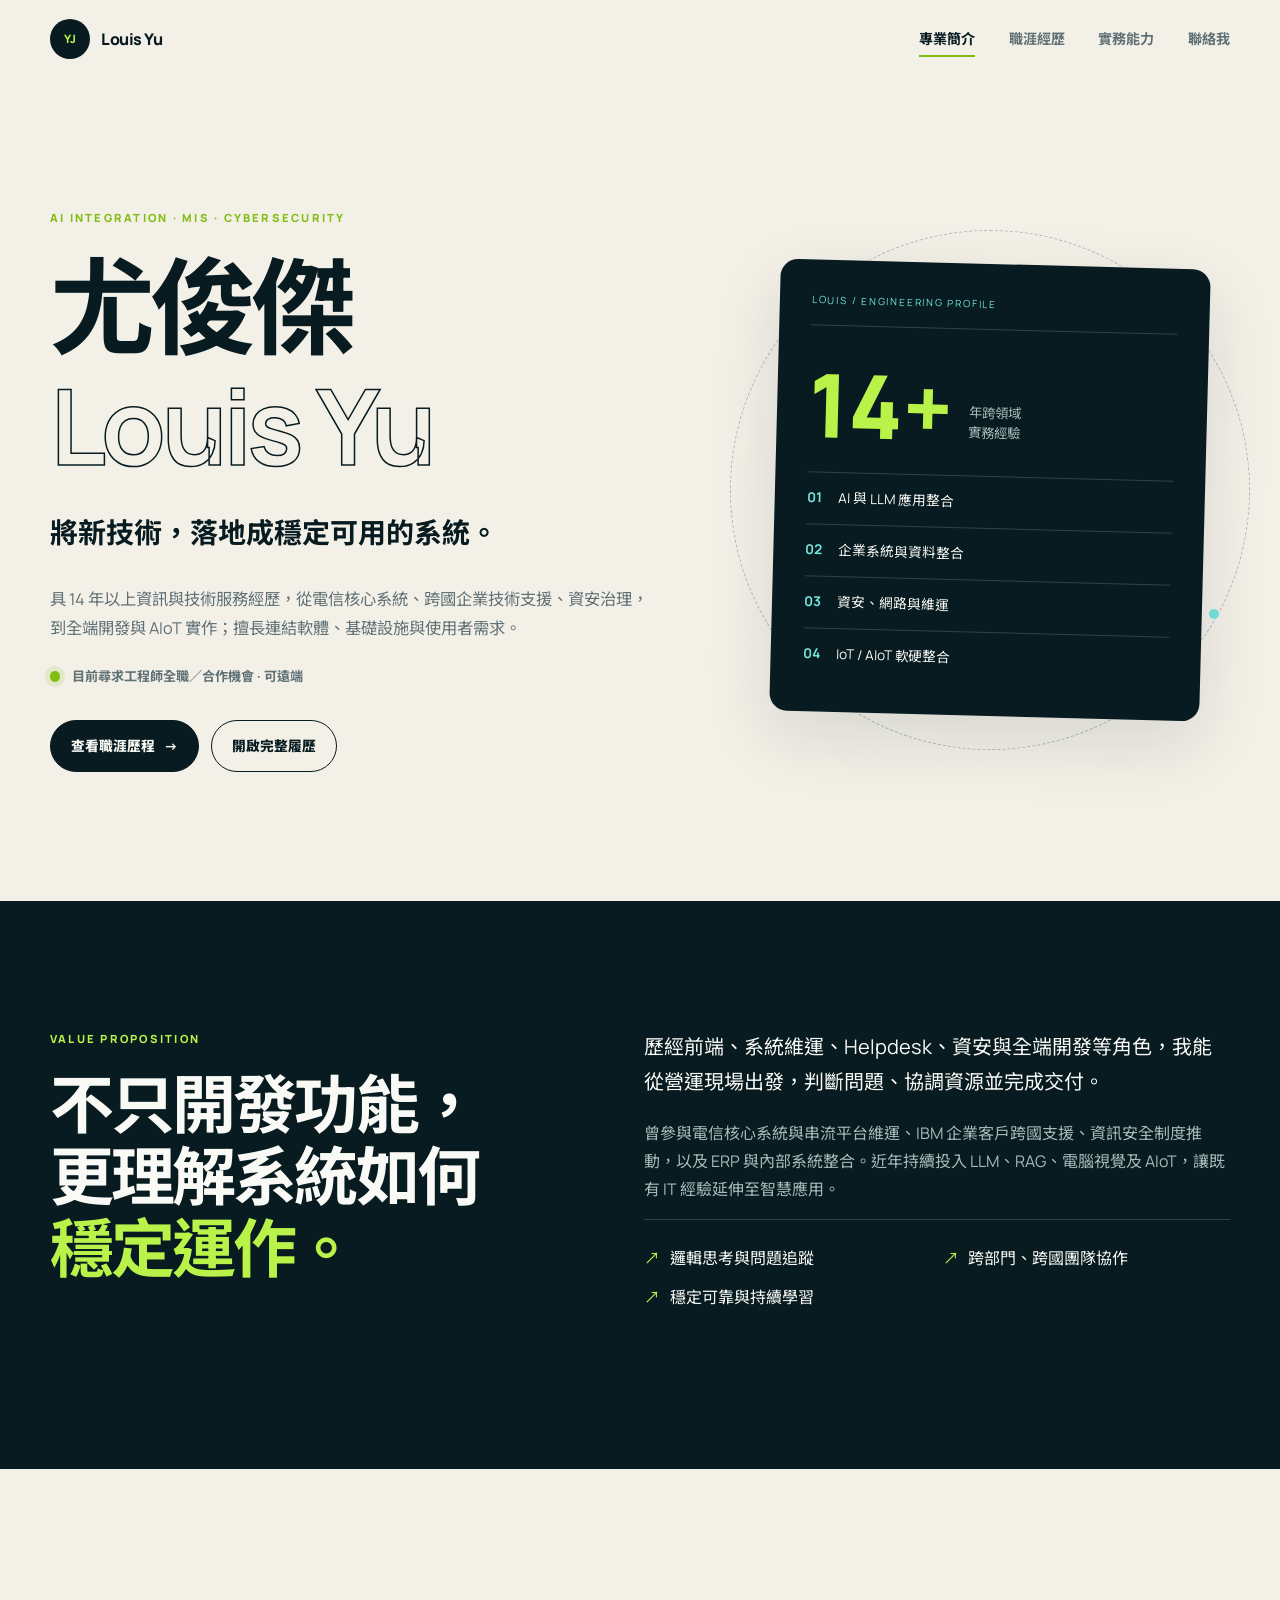
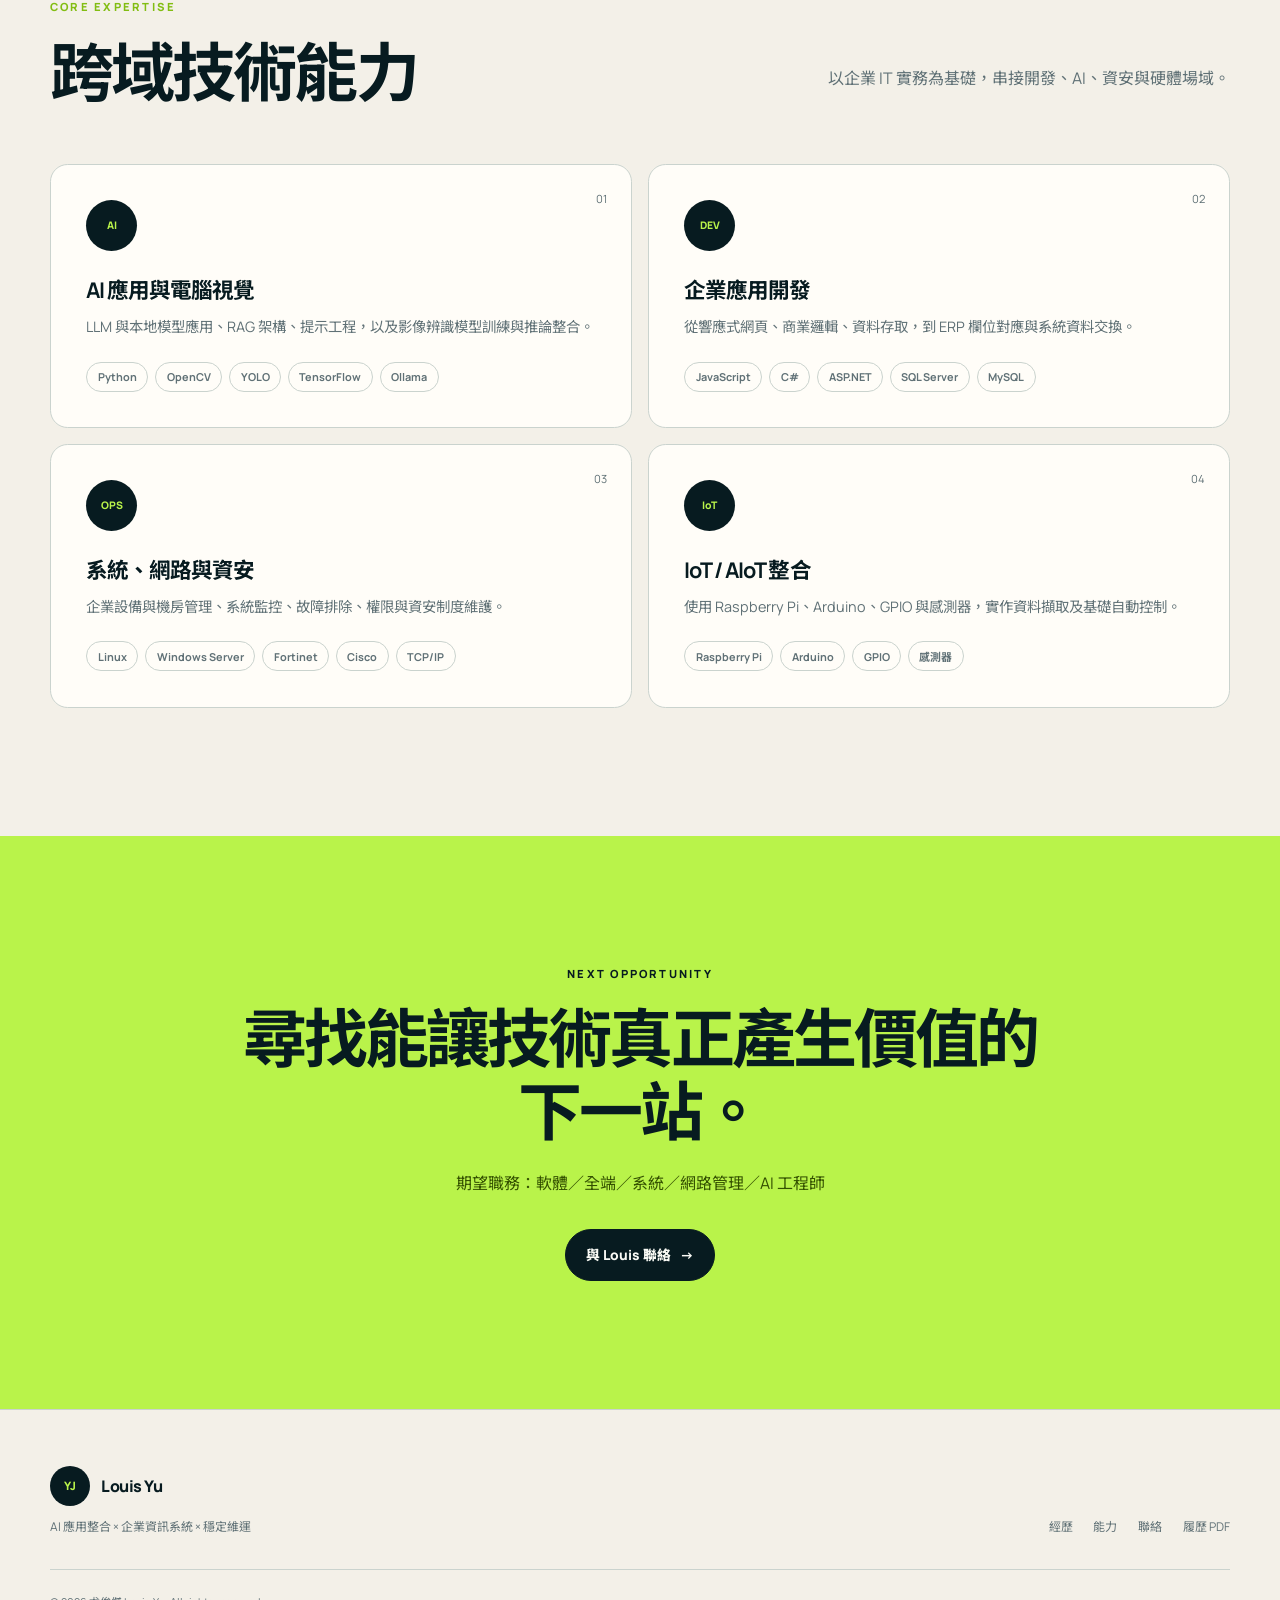
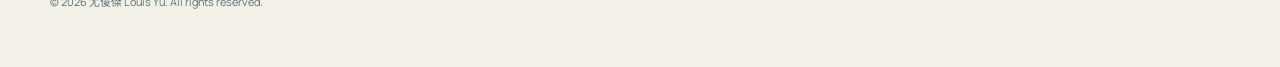
==== index.html @ 49e9c084 "Initial commit" ====
<!doctype html>
<html lang="zh-Hant">
<head>
  <meta charset="utf-8">
  <meta name="viewport" content="width=device-width, initial-scale=1">
  <meta name="description" content="尤俊傑（Louis）個人網站：橫跨 AI 應用整合、企業系統開發、資訊安全與 IT 維運的工程實務。">
  <meta name="theme-color" content="#071b20">
  <title>尤俊傑 Louis｜AI 應用整合 × MIS 工程</title>
  <link rel="stylesheet" href="css/styles.css">
  <script src="js/main.js" defer></script>
</head>
<body data-page="home">
  <a class="skip-link" href="#main-content">跳至主要內容</a>
  <header class="site-header">
    <div class="container nav-wrap">
      <a class="brand" href="index.html" aria-label="尤俊傑個人網站首頁"><span aria-hidden="true">YJ</span><span class="brand-text">Louis Yu</span></a>
      <button class="nav-toggle" type="button" aria-expanded="false" aria-controls="site-nav" aria-label="開啟導覽選單"><span></span><span></span><span></span></button>
      <nav id="site-nav" class="site-nav" aria-label="主要導覽">
        <a href="index.html" data-nav="home">專業簡介</a><a href="experience.html" data-nav="experience">職涯經歷</a><a href="projects.html" data-nav="projects">實務能力</a><a href="contact.html" data-nav="contact">聯絡我</a>
      </nav>
    </div>
  </header>

  <main id="main-content">
    <section class="hero section">
      <div class="container hero-grid">
        <div class="hero-copy reveal">
          <p class="eyebrow">AI INTEGRATION · MIS · CYBERSECURITY</p>
          <h1>尤俊傑<br><span class="outline-text">Louis Yu</span></h1>
          <p class="hero-role">將新技術，落地成穩定可用的系統。</p>
          <p class="hero-summary">具 14 年以上資訊與技術服務經歷，從電信核心系統、跨國企業技術支援、資安治理，到全端開發與 AIoT 實作；擅長連結軟體、基礎設施與使用者需求。</p>
          <div class="status-line"><span aria-hidden="true"></span>目前尋求工程師全職／合作機會 · 可遠端</div>
          <div class="button-row"><a class="button button-primary" href="experience.html">查看職涯歷程 <span aria-hidden="true">→</span></a><a class="button button-secondary" href="doc/尤俊傑.pdf" target="_blank" rel="noopener">開啟完整履歷 <span class="visually-hidden">（另開新視窗）</span></a></div>
        </div>
        <div class="hero-visual reveal" aria-label="核心能力摘要">
          <div class="signal-card">
            <p class="signal-label">LOUIS / ENGINEERING PROFILE</p>
            <div class="signal-core"><span>14+</span><small>年跨領域<br>實務經驗</small></div>
            <ul><li><b>01</b> AI 與 LLM 應用整合</li><li><b>02</b> 企業系統與資料整合</li><li><b>03</b> 資安、網路與維運</li><li><b>04</b> IoT / AIoT 軟硬整合</li></ul>
          </div>
          <span class="grid-orbit" aria-hidden="true"></span>
        </div>
      </div>
    </section>

    <section class="section section-dark" aria-labelledby="value-title">
      <div class="container split-layout">
        <div class="section-heading reveal"><p class="eyebrow">VALUE PROPOSITION</p><h2 id="value-title">不只開發功能，<br>更理解系統如何<br><span class="accent">穩定運作。</span></h2></div>
        <div class="prose reveal"><p class="lead">歷經前端、系統維運、Helpdesk、資安與全端開發等角色，我能從營運現場出發，判斷問題、協調資源並完成交付。</p><p>曾參與電信核心系統與串流平台維運、IBM 企業客戶跨國支援、資訊安全制度推動，以及 ERP 與內部系統整合。近年持續投入 LLM、RAG、電腦視覺及 AIoT，讓既有 IT 經驗延伸至智慧應用。</p><ul class="principle-list"><li>邏輯思考與問題追蹤</li><li>跨部門、跨國團隊協作</li><li>穩定可靠與持續學習</li></ul></div>
      </div>
    </section>

    <section class="section" aria-labelledby="skills-title">
      <div class="container">
        <div class="section-heading heading-row reveal"><div><p class="eyebrow">CORE EXPERTISE</p><h2 id="skills-title">跨域技術能力</h2></div><p>以企業 IT 實務為基礎，串接開發、AI、資安與硬體場域。</p></div>
        <div class="card-grid skills-grid">
          <article class="skill-card reveal"><span class="card-number">01</span><div class="skill-icon" aria-hidden="true">AI</div><h3>AI 應用與電腦視覺</h3><p>LLM 與本地模型應用、RAG 架構、提示工程，以及影像辨識模型訓練與推論整合。</p><ul class="tag-list"><li>Python</li><li>OpenCV</li><li>YOLO</li><li>TensorFlow</li><li>Ollama</li></ul></article>
          <article class="skill-card reveal"><span class="card-number">02</span><div class="skill-icon" aria-hidden="true">DEV</div><h3>企業應用開發</h3><p>從響應式網頁、商業邏輯、資料存取，到 ERP 欄位對應與系統資料交換。</p><ul class="tag-list"><li>JavaScript</li><li>C#</li><li>ASP.NET</li><li>SQL Server</li><li>MySQL</li></ul></article>
          <article class="skill-card reveal"><span class="card-number">03</span><div class="skill-icon" aria-hidden="true">OPS</div><h3>系統、網路與資安</h3><p>企業設備與機房管理、系統監控、故障排除、權限與資安制度維護。</p><ul class="tag-list"><li>Linux</li><li>Windows Server</li><li>Fortinet</li><li>Cisco</li><li>TCP/IP</li></ul></article>
          <article class="skill-card reveal"><span class="card-number">04</span><div class="skill-icon" aria-hidden="true">IoT</div><h3>IoT / AIoT 整合</h3><p>使用 Raspberry Pi、Arduino、GPIO 與感測器，實作資料擷取及基礎自動控制。</p><ul class="tag-list"><li>Raspberry Pi</li><li>Arduino</li><li>GPIO</li><li>感測器</li></ul></article>
        </div>
      </div>
    </section>

    <section class="section section-accent" aria-labelledby="cta-title"><div class="container cta reveal"><p class="eyebrow">NEXT OPPORTUNITY</p><h2 id="cta-title">尋找能讓技術真正產生價值的下一站。</h2><p>期望職務：軟體／全端／系統／網路管理／AI 工程師</p><a class="button button-light" href="contact.html">與 Louis 聯絡 <span aria-hidden="true">→</span></a></div></section>
  </main>
  <footer class="site-footer"><div class="container footer-inner"><div><a class="brand footer-brand" href="index.html"><span aria-hidden="true">YJ</span><span class="brand-text">Louis Yu</span></a><p>AI 應用整合 × 企業資訊系統 × 穩定維運</p></div><nav aria-label="頁尾導覽"><a href="experience.html">經歷</a><a href="projects.html">能力</a><a href="contact.html">聯絡</a><a href="doc/尤俊傑.pdf" target="_blank" rel="noopener">履歷 PDF</a></nav><p class="copyright">© <span data-year></span> 尤俊傑 Louis Yu. All rights reserved.</p></div></footer>
</body>
</html>
---- css/styles.css ----
@import url('https://fonts.googleapis.com/css2?family=Manrope:wght@400;500;600;700;800&family=Noto+Sans+TC:wght@400;500;600;700;800&display=swap');

:root {
  --ink:#071b20; --ink-soft:#0d2b31; --paper:#f3f0e8; --surface:#fffdf8; --muted:#607176;
  --line:#cad3ce; --accent:#b9f34a; --accent-dark:#82bd12; --cyan:#75e4dd; --white:#f9faf5;
  --shadow:0 24px 70px rgba(7,27,32,.12); --radius:1.1rem; --max:1180px;
  --font:"Manrope","Noto Sans TC",system-ui,sans-serif;
}
*,*::before,*::after{box-sizing:border-box}
html{scroll-behavior:smooth}
body{margin:0;background:var(--paper);color:var(--ink);font-family:var(--font);line-height:1.75;-webkit-font-smoothing:antialiased}
body.nav-open{overflow:hidden} a{color:inherit} h1,h2,h3,p{margin-top:0} h1,h2,h3{line-height:1.13;letter-spacing:-.045em} h1{font-size:clamp(3rem,8.2vw,7.1rem);margin-bottom:1.5rem} h2{font-size:clamp(2.15rem,5vw,4rem);margin-bottom:1.4rem} h3{font-size:1.35rem;margin-bottom:.7rem} p{color:var(--muted)} ul{margin-top:0}
.container{width:min(calc(100% - 2.5rem),var(--max));margin-inline:auto}.section{padding:clamp(5rem,10vw,9rem) 0}.section-dark{background:var(--ink);color:var(--white)}.section-dark p{color:#a9b9b8}.section-accent{background:var(--accent)}.accent{color:var(--accent-dark)}.section-dark .accent{color:var(--accent)}.centered{text-align:center}.visually-hidden{position:absolute;width:1px;height:1px;padding:0;margin:-1px;overflow:hidden;clip:rect(0,0,0,0);white-space:nowrap;border:0}
.skip-link{position:fixed;z-index:999;top:1rem;left:1rem;padding:.75rem 1rem;background:var(--accent);color:var(--ink);border-radius:.4rem;transform:translateY(-200%)}.skip-link:focus{transform:none}
.site-header{position:sticky;z-index:100;top:0;background:rgba(243,240,232,.9);border-bottom:1px solid transparent;backdrop-filter:blur(18px)}.site-header.scrolled{border-color:var(--line)}.nav-wrap{height:78px;display:flex;align-items:center;justify-content:space-between}.brand{display:inline-flex;align-items:center;gap:.7rem;text-decoration:none;font-weight:800;letter-spacing:-.03em}.brand>span:first-child{display:grid;place-items:center;width:2.5rem;height:2.5rem;background:var(--ink);color:var(--accent);border-radius:50%;font-size:.72rem}.site-nav{display:flex;gap:2.1rem}.site-nav a{text-decoration:none;color:var(--muted);font-size:.88rem;font-weight:700;padding:.7rem 0;position:relative}.site-nav a::after{content:"";position:absolute;bottom:.35rem;left:0;width:0;height:2px;background:var(--accent-dark);transition:width .25s}.site-nav a:hover,.site-nav a[aria-current="page"]{color:var(--ink)}.site-nav a:hover::after,.site-nav a[aria-current="page"]::after{width:100%}.nav-toggle{display:none;border:0;background:transparent;padding:.6rem}.nav-toggle span{display:block;width:24px;height:2px;margin:5px;background:var(--ink);transition:.25s}
.hero{min-height:calc(100vh - 78px);display:grid;align-items:center;overflow:hidden}.hero-grid{display:grid;grid-template-columns:1.12fr .88fr;gap:clamp(3rem,7vw,7rem);align-items:center}.eyebrow{color:var(--accent-dark);font-size:.7rem;font-weight:800;letter-spacing:.2em;margin-bottom:1.2rem}.section-dark .eyebrow{color:var(--accent)}.outline-text{color:transparent;-webkit-text-stroke:1.5px var(--ink)}.hero-role{font-size:clamp(1.25rem,2.5vw,1.75rem);font-weight:700;color:var(--ink)}.hero-summary{max-width:660px;font-size:1.02rem}.status-line{display:flex;align-items:center;gap:.7rem;margin-top:1.4rem;font-size:.82rem;font-weight:700;color:var(--muted)}.status-line>span,.availability>span{width:.65rem;height:.65rem;border-radius:50%;background:var(--accent-dark);box-shadow:0 0 0 5px rgba(130,189,18,.15);animation:pulse 2s infinite}.button-row{display:flex;gap:.75rem;flex-wrap:wrap;margin-top:2rem}.button{display:inline-flex;align-items:center;justify-content:center;gap:.55rem;min-height:50px;padding:.8rem 1.25rem;text-decoration:none;border:1px solid var(--ink);border-radius:99px;font-size:.86rem;font-weight:800;transition:transform .2s,box-shadow .2s}.button:hover{transform:translateY(-3px);box-shadow:0 10px 25px rgba(7,27,32,.12)}.button-primary{background:var(--ink);color:var(--white)}.button-secondary{background:transparent}.button-light{background:var(--ink);color:var(--white);width:max-content}.hero-visual{position:relative;min-height:510px;display:grid;place-items:center}.signal-card{position:relative;z-index:2;width:min(100%,430px);padding:2rem;background:var(--ink);color:var(--white);border-radius:var(--radius);box-shadow:var(--shadow);transform:rotate(1.5deg)}.signal-label{font-size:.62rem;letter-spacing:.18em;color:var(--cyan);border-bottom:1px solid #29464b;padding-bottom:1rem}.signal-core{display:flex;align-items:end;gap:1rem;padding:1.5rem 0}.signal-core span{font-size:5.5rem;font-weight:800;line-height:1;color:var(--accent)}.signal-core small{color:#a9b9b8;line-height:1.5;margin-bottom:.5rem}.signal-card ul{list-style:none;padding:0;margin:0}.signal-card li{display:flex;gap:1rem;padding:.85rem 0;border-top:1px solid #29464b;font-size:.85rem}.signal-card li b{color:var(--cyan)}.grid-orbit{position:absolute;width:520px;height:520px;border-radius:50%;border:1px dashed #aebbb5;animation:spin 40s linear infinite}.grid-orbit::before,.grid-orbit::after{content:"";position:absolute;border-radius:50%;background:var(--accent-dark)}.grid-orbit::before{width:18px;height:18px;top:70px;left:55px}.grid-orbit::after{width:10px;height:10px;right:30px;bottom:130px;background:var(--cyan)}
.split-layout{display:grid;grid-template-columns:.9fr 1.1fr;gap:clamp(3rem,9vw,9rem)}.section-heading{margin-bottom:3.5rem}.section-heading h2:last-child{margin-bottom:0}.prose .lead{font-size:1.25rem;color:inherit}.prose p{font-size:1rem}.principle-list{display:grid;grid-template-columns:1fr 1fr;gap:.7rem;list-style:none;padding:1.5rem 0 0;border-top:1px solid #29464b;color:var(--white)}.principle-list li::before{content:"↗";color:var(--accent);margin-right:.6rem}.heading-row{display:flex;justify-content:space-between;align-items:end;gap:3rem}.heading-row>p{max-width:450px}.card-grid{display:grid;grid-template-columns:repeat(2,1fr);gap:1rem}.skill-card{position:relative;padding:2.2rem;background:var(--surface);border:1px solid var(--line);border-radius:var(--radius);transition:transform .25s,border-color .25s}.skill-card:hover{transform:translateY(-5px);border-color:var(--accent-dark)}.card-number{position:absolute;right:1.5rem;top:1.5rem;font-size:.7rem;color:var(--muted)}.skill-icon{display:grid;place-items:center;width:3.2rem;height:3.2rem;margin-bottom:1.7rem;border-radius:50%;background:var(--ink);color:var(--accent);font-size:.65rem;font-weight:800}.skill-card p{font-size:.9rem}.tag-list{display:flex;gap:.45rem;flex-wrap:wrap;list-style:none;padding:0;margin:1.4rem 0 0}.tag-list li{padding:.28rem .65rem;border:1px solid var(--line);border-radius:99px;font-size:.68rem;font-weight:700;color:var(--muted)}.section-dark .tag-list li{border-color:#365158;color:#b9c5c3}.cta{text-align:center}.cta .eyebrow{color:var(--ink)}.cta h2{max-width:850px;margin-inline:auto}.cta p{color:#345100}.cta .button{margin:1rem auto 0}
.page-hero{padding-bottom:5.5rem}.page-title{max-width:1000px}.page-title h1{font-size:clamp(3rem,7.5vw,6rem)}.page-title>p:last-of-type{max-width:730px;font-size:1.08rem}.metric-row{display:flex;gap:clamp(2rem,8vw,7rem);margin-top:3rem;padding-top:2rem;border-top:1px solid var(--line)}.metric-row div{display:flex;align-items:end;gap:.75rem}.metric-row strong{font-size:2.6rem;line-height:1}.metric-row span{color:var(--muted);font-size:.78rem}.timeline{max-width:1020px;margin-inline:auto}.timeline-item{display:grid;grid-template-columns:170px 1fr;gap:3rem;padding-bottom:4rem;position:relative}.timeline-item::before{content:"";position:absolute;left:180px;top:8px;bottom:0;width:1px;background:#29464b}.timeline-item::after{content:"";position:absolute;left:175px;top:6px;width:11px;height:11px;border-radius:50%;background:var(--accent);box-shadow:0 0 0 5px var(--ink)}.timeline-item:last-child{padding-bottom:0}.timeline-item:last-child::before{display:none}.timeline-date{padding-top:.1rem}.timeline-date span{display:block;font-size:.8rem;font-weight:800;color:var(--white)}.timeline-date small{font-size:.7rem;color:#7f9698}.timeline-card{padding-left:2rem}.role-meta{display:flex;justify-content:space-between;gap:1rem}.role-meta .eyebrow{margin-bottom:.6rem}.role-meta>span{height:max-content;padding:.2rem .6rem;border:1px solid #365158;border-radius:99px;color:#9eb1b1;font-size:.62rem;white-space:nowrap}.timeline-card h3{font-size:clamp(1.6rem,3vw,2.3rem);color:var(--white)}.timeline-card>p{max-width:720px}.achievement-list{padding-left:1.1rem;color:#a9b9b8;font-size:.88rem}.achievement-list li{margin:.35rem 0}.achievement-list li::marker{color:var(--accent)}.text-link{display:inline-flex;margin-top:1rem;color:var(--ink);font-weight:800;text-underline-offset:5px}
.case-list{display:grid;gap:1px;background:#29464b;border:1px solid #29464b}.case-card{display:grid;grid-template-columns:170px 1fr;gap:3rem;padding:clamp(2rem,5vw,4rem);background:var(--ink)}.case-index{font-size:2.5rem;font-weight:800;color:var(--accent)}.case-index span{display:block;color:#789092;font-size:.58rem;letter-spacing:.16em}.case-main>h2{font-size:clamp(2rem,4vw,3.2rem);max-width:800px}.case-main>p{max-width:800px}.case-columns{display:grid;grid-template-columns:1fr 1fr;gap:3rem;margin-top:2.2rem;padding-top:1.6rem;border-top:1px solid #29464b}.case-columns h3{font-size:.8rem;letter-spacing:.1em;color:var(--cyan)}.case-columns ul:not(.tag-list){padding-left:1.1rem;color:#a9b9b8;font-size:.85rem}.process-grid{display:grid;grid-template-columns:repeat(4,1fr);gap:1px;list-style:none;padding:0;background:var(--line);border:1px solid var(--line)}.process-grid li{padding:2rem;background:var(--surface)}.process-grid span,.preference-grid span{color:var(--accent-dark);font-size:.7rem;font-weight:800}.process-grid h3{margin-top:2.5rem}.process-grid p{font-size:.85rem;margin:0}
.contact-hero{min-height:calc(100vh - 78px);display:grid;align-items:center}.contact-grid{display:grid;grid-template-columns:1.05fr .95fr;gap:clamp(3rem,9vw,8rem);align-items:center}.contact-intro h1{font-size:clamp(3rem,6.5vw,5.7rem)}.contact-intro>p:not(.eyebrow){max-width:650px}.availability{display:flex;gap:1rem;align-items:center;margin-top:2rem}.availability>div{display:grid}.availability strong{font-size:.88rem}.availability small{color:var(--muted)}.contact-panel{padding:1.5rem;background:var(--ink);border-radius:var(--radius);box-shadow:var(--shadow)}.panel-label{color:var(--cyan);font-size:.65rem;letter-spacing:.18em;padding:.5rem .5rem 1rem;border-bottom:1px solid #29464b}.contact-item{display:grid;grid-template-columns:auto 1fr auto;align-items:center;gap:1rem;padding:1.2rem .5rem;border-bottom:1px solid #29464b;color:var(--white);text-decoration:none}.contact-item:last-child{border:0}.contact-item:not(.static):hover strong{color:var(--accent)}.contact-icon{display:grid;place-items:center;width:2.8rem;height:2.8rem;border-radius:50%;background:#12353b;color:var(--accent);font-size:.62rem;font-weight:800}.contact-item div{display:grid;min-width:0}.contact-item small{color:#7f9698;font-size:.6rem;letter-spacing:.12em}.contact-item strong{font-size:.82rem;overflow-wrap:anywhere;transition:color .2s}.preference-grid{display:grid;grid-template-columns:repeat(3,1fr);gap:1rem}.preference-grid article{padding:2rem;border:1px solid #29464b;border-radius:var(--radius)}.preference-grid h3{margin-top:2.5rem;color:var(--white)}.preference-grid p{font-size:.86rem;margin:0}
.site-footer{padding:3.5rem 0;border-top:1px solid var(--line);background:var(--paper)}.footer-inner{display:grid;grid-template-columns:1fr auto;align-items:end;gap:2rem}.footer-brand{margin-bottom:.6rem}.footer-inner>div p{font-size:.75rem;margin:0}.footer-inner nav{display:flex;gap:1.3rem;flex-wrap:wrap}.footer-inner nav a{font-size:.75rem;color:var(--muted);text-decoration:none}.footer-inner nav a:hover{color:var(--accent-dark)}.copyright{grid-column:1/-1;margin:0;padding-top:1.4rem;border-top:1px solid var(--line);font-size:.68rem}
.reveal{opacity:0;transform:translateY(20px);transition:opacity .7s ease,transform .7s ease}.reveal.is-visible{opacity:1;transform:none}:focus-visible{outline:3px solid var(--accent-dark);outline-offset:4px;border-radius:.2rem}@keyframes spin{to{transform:rotate(360deg)}}@keyframes pulse{50%{box-shadow:0 0 0 8px rgba(130,189,18,0)}}
@media(max-width:850px){.nav-toggle{display:block;position:relative;z-index:2}.site-nav{position:fixed;inset:78px 0 auto;display:grid;gap:0;padding:1rem 1.25rem 1.5rem;background:var(--paper);border-bottom:1px solid var(--line);transform:translateY(-130%);opacity:0;visibility:hidden;transition:.25s}.site-nav.is-open{transform:none;opacity:1;visibility:visible}.site-nav a{padding:1rem}.nav-toggle[aria-expanded="true"] span:nth-child(1){transform:translateY(7px) rotate(45deg)}.nav-toggle[aria-expanded="true"] span:nth-child(2){opacity:0}.nav-toggle[aria-expanded="true"] span:nth-child(3){transform:translateY(-7px) rotate(-45deg)}.hero-grid,.split-layout,.contact-grid{grid-template-columns:1fr}.hero{padding-top:4rem}.hero-visual{min-height:420px}.heading-row{display:block}.card-grid{grid-template-columns:1fr}.timeline-item{grid-template-columns:130px 1fr;gap:2rem}.timeline-item::before{left:140px}.timeline-item::after{left:135px}.case-card{grid-template-columns:100px 1fr}.process-grid,.preference-grid{grid-template-columns:repeat(2,1fr)}.footer-inner{grid-template-columns:1fr}.copyright{grid-column:auto}}
@media(max-width:560px){.container{width:min(calc(100% - 1.5rem),var(--max))}.section{padding:4.5rem 0}.brand-text{display:none}.hero-visual{min-height:350px}.signal-card{padding:1.3rem}.signal-core span{font-size:4rem}.grid-orbit{width:360px;height:360px}.principle-list,.case-columns,.process-grid,.preference-grid{grid-template-columns:1fr}.metric-row{display:grid;grid-template-columns:1fr 1fr;gap:1.5rem}.timeline-item{grid-template-columns:1fr;gap:1rem;padding-left:1.8rem}.timeline-item::before{left:5px}.timeline-item::after{left:0}.timeline-card{padding-left:0}.role-meta{display:block}.role-meta>span{display:inline-block;margin-bottom:1rem}.case-card{grid-template-columns:1fr;gap:1.2rem}.case-index span{display:inline;margin-left:.7rem}.footer-inner nav{gap:1rem}}
@media(prefers-reduced-motion:reduce){html{scroll-behavior:auto}*,*::before,*::after{animation-duration:.01ms!important;animation-iteration-count:1!important;transition-duration:.01ms!important}.reveal{opacity:1;transform:none}}
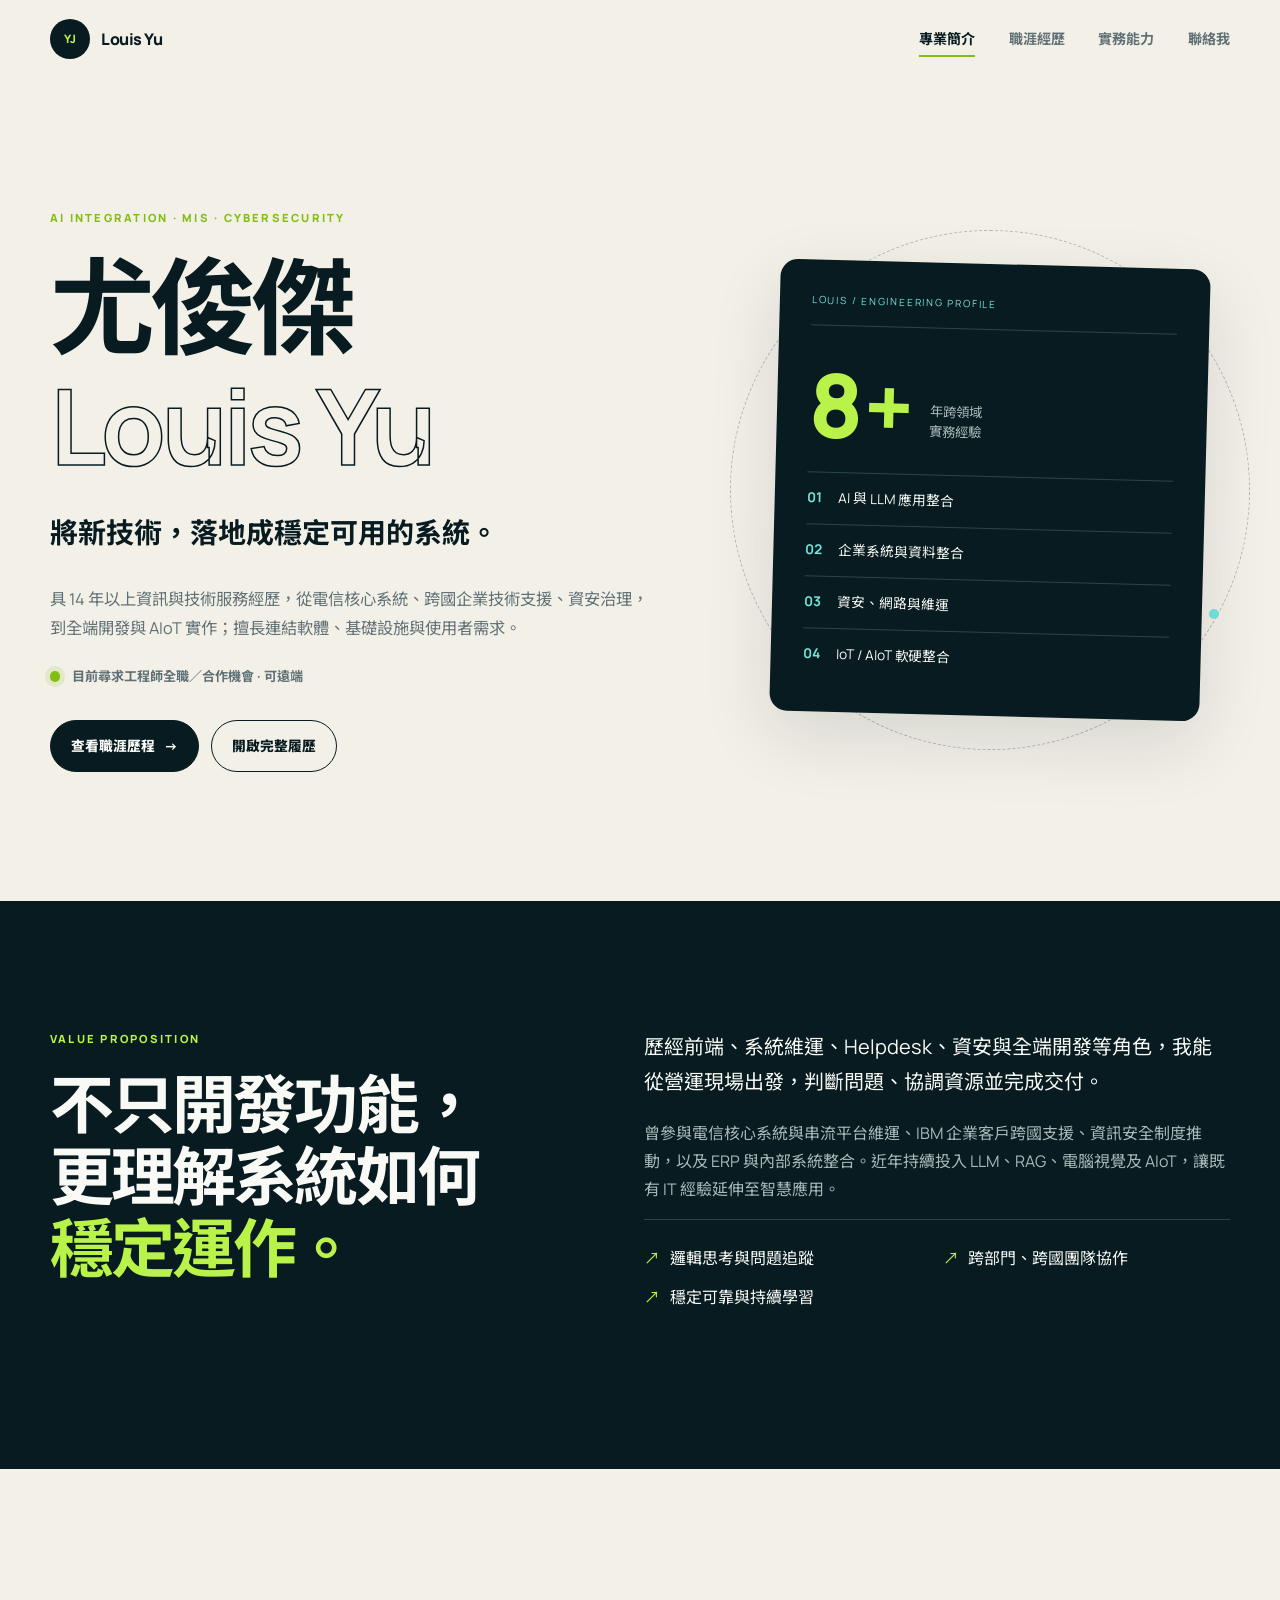
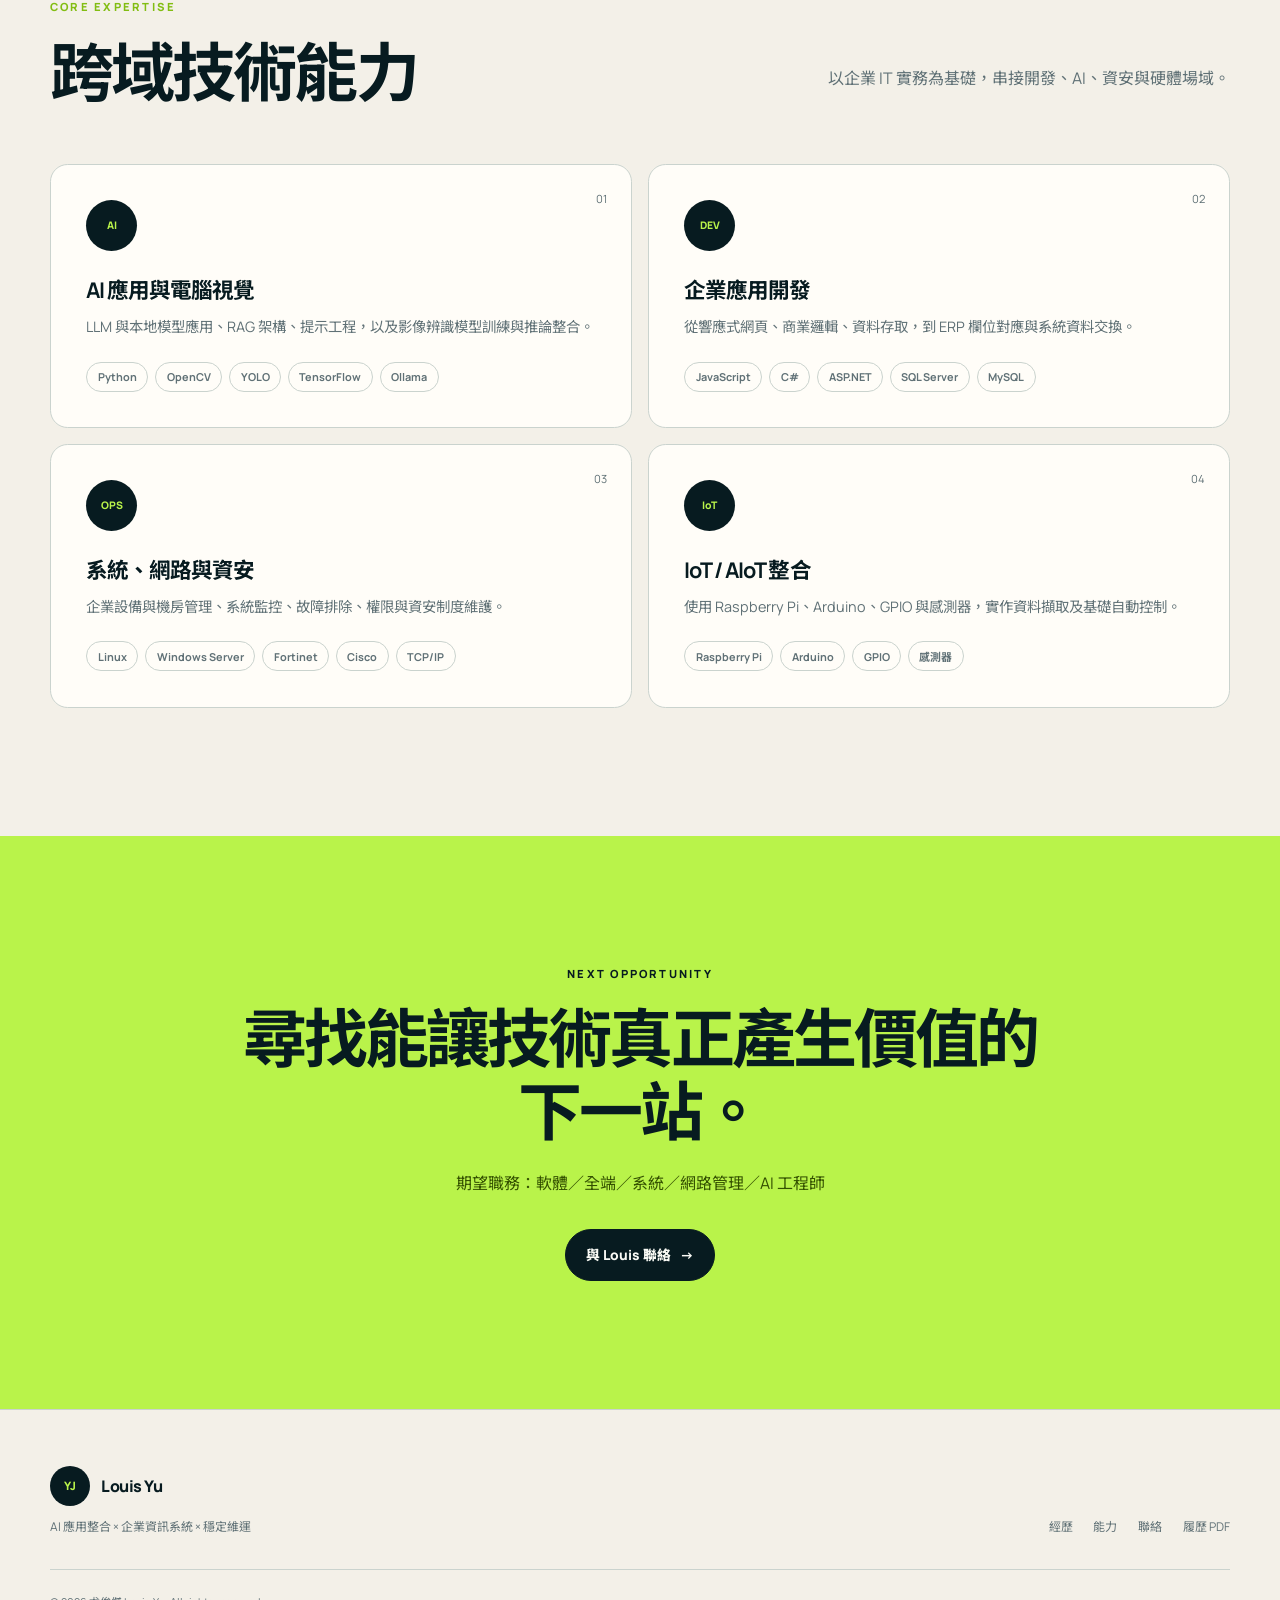
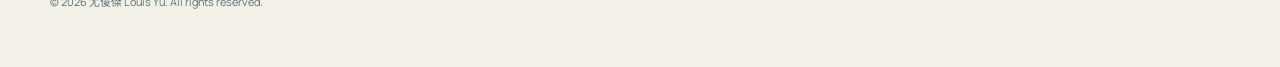
==== commit dcc045f5: "Update homepage experience metric to 8 years" ====
--- a/index.html
+++ b/index.html
@@ -35,7 +35,7 @@
         <div class="hero-visual reveal" aria-label="核心能力摘要">
           <div class="signal-card">
             <p class="signal-label">LOUIS / ENGINEERING PROFILE</p>
-            <div class="signal-core"><span>14+</span><small>年跨領域<br>實務經驗</small></div>
+            <div class="signal-core"><span>8+</span><small>年跨領域<br>實務經驗</small></div>
             <ul><li><b>01</b> AI 與 LLM 應用整合</li><li><b>02</b> 企業系統與資料整合</li><li><b>03</b> 資安、網路與維運</li><li><b>04</b> IoT / AIoT 軟硬整合</li></ul>
           </div>
           <span class="grid-orbit" aria-hidden="true"></span>
